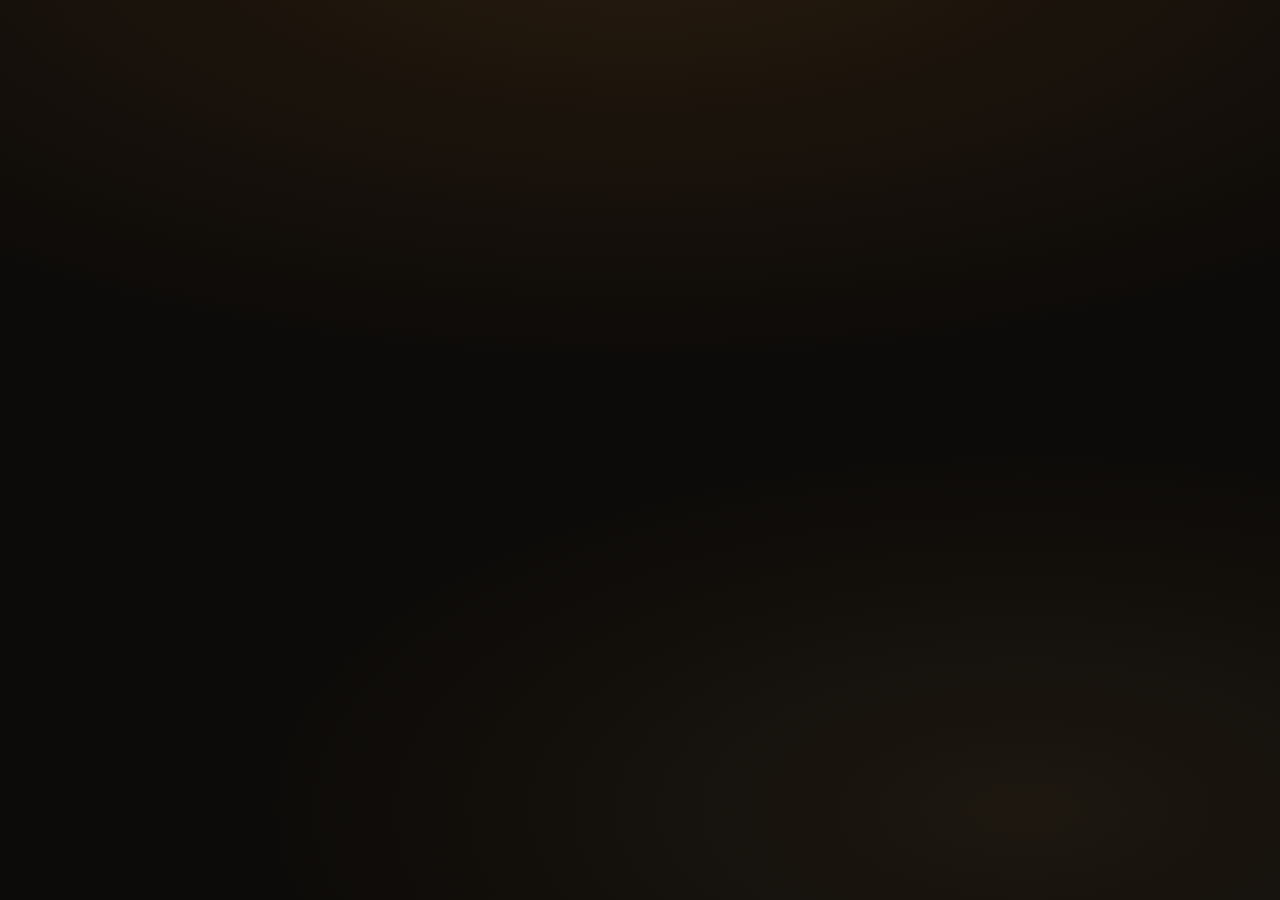
==== index.html @ c1e16537 "Deploy static site with updated assets" ====
<!DOCTYPE html>
<html lang="en">
  <head>
    <meta charset="UTF-8" />
    <meta name="viewport" content="width=device-width, initial-scale=1.0" />
    <title>Mira Lounge</title>
    <link rel="stylesheet" href="./assets/styles-D5E5Gz1o.css">
  </head>
  <body>
    <div id="root"></div>
    <script type="module" src="./assets/index-DoJven-j.js"></script>
  </body>
</html>
---- assets/styles-D5E5Gz1o.css ----
:root{--background:#0d0b09;--background-elev:#14110d;--foreground:#f1ead9;--muted:#8a8170;--obsidian:#07060a;--gold:#d4a857;--gold-soft:#e7c98a;--gold-deep:#b6862f;--amber-glow:#c87b2a;--border-gold:#d4a85738;--border-gold-strong:#d4a85773;--font-display:"Cormorant Garamond", "Playfair Display", Georgia, serif;--font-sans:"Inter", system-ui, -apple-system, "Segoe UI", Roboto, sans-serif;--gradient-gold:linear-gradient(135deg, #ecd28e 0%, #d4a857 50%, #a87a26 100%);--gradient-radial-amber:radial-gradient(ellipse at top, #c87b2a38, transparent 60%);--shadow-glow:0 0 40px -8px #d4a85780;--shadow-glow-strong:0 0 60px -8px #d4a857b3;--shadow-luxe:0 30px 80px -20px #000000d9}*,:before,:after{box-sizing:border-box}*{margin:0;padding:0}html{scroll-behavior:smooth;-webkit-text-size-adjust:100%}body{background-color:var(--background);color:var(--foreground);font-family:var(--font-sans);-webkit-font-smoothing:antialiased;-moz-osx-font-smoothing:grayscale;background-image:radial-gradient(80% 50% at 50% -10%,#c87b2a24,#0000),radial-gradient(60% 40% at 80% 90%,#d4a85714,#0000);background-attachment:fixed;font-weight:300;line-height:1.6;overflow-x:hidden}img,svg{max-width:100%;display:block}button{cursor:pointer;color:inherit;font:inherit;background:0 0;border:none}a{color:inherit;text-decoration:none}ul,ol{list-style:none}h1,h2,h3,h4,h5{font-family:var(--font-display);letter-spacing:-.01em;font-weight:400;line-height:1.15}.container{width:100%;max-width:1280px;margin:0 auto;padding:0 1.5rem}.text-gold{color:var(--gold)}.text-muted{color:var(--muted)}.italic{font-style:italic}.display{font-family:var(--font-display)}.tabular{font-variant-numeric:tabular-nums}.text-gradient-gold{background:var(--gradient-gold);color:#0000;-webkit-background-clip:text;background-clip:text}.eyebrow{letter-spacing:.5em;text-transform:uppercase;color:var(--gold);font-size:.7rem}.divider-ember{background:linear-gradient(90deg,transparent,var(--gold) 50%,transparent);opacity:.45;max-width:1280px;height:1px;margin:0 auto}.glass{-webkit-backdrop-filter:blur(20px)saturate(140%);background:linear-gradient(135deg,#ffffff0a,#ffffff03);border:1px solid #ffffff14}.glass-gold{-webkit-backdrop-filter:blur(24px)saturate(160%);border:1px solid var(--border-gold-strong);background:linear-gradient(135deg,#d4a85717,#c87b2a08)}.btn{letter-spacing:.25em;text-transform:uppercase;cursor:pointer;border:1px solid #0000;justify-content:center;align-items:center;padding:1rem 2.5rem;font-size:.75rem;transition:all .4s cubic-bezier(.22,1,.36,1);display:inline-flex}.btn-primary{background:var(--gold);color:var(--obsidian);border-color:var(--gold);box-shadow:var(--shadow-glow)}.btn-primary:hover{box-shadow:var(--shadow-glow-strong);transform:translateY(-1px)}.btn-outline{color:var(--gold);border-color:#d4a85773}.btn-outline:hover{border-color:var(--gold);background:#d4a85714}@keyframes float-up{0%{opacity:0;transform:translateY(40px)}to{opacity:1;transform:translateY(0)}}@keyframes smoke-drift{0%{opacity:0;transform:translate(0)scale(1)}20%{opacity:.55}to{opacity:0;transform:translate(40px,-220px)scale(2.2)}}@keyframes pulse-glow{0%,to{opacity:.4}50%{opacity:.85}}.float-up{animation:.9s cubic-bezier(.22,1,.36,1) both float-up}.navbar{z-index:50;padding:1.25rem 0;transition:all .5s;position:fixed;top:0;left:0;right:0}.navbar.scrolled{-webkit-backdrop-filter:blur(20px)saturate(160%);border-bottom:1px solid var(--border-gold);background:linear-gradient(135deg,#0d0b09d9,#0d0b09b3);padding:.75rem 0}.navbar-inner{justify-content:space-between;align-items:center;max-width:1280px;margin:0 auto;padding:0 1.5rem;display:flex}.brand{font-family:var(--font-display);letter-spacing:.25em;color:var(--gold);font-size:1.6rem}.brand-sub{letter-spacing:.4em;color:var(--muted);vertical-align:middle;margin-left:.4rem;font-size:.625rem}.nav-links{gap:2.5rem;display:none}.nav-link{letter-spacing:.15em;text-transform:uppercase;color:#f1ead9c7;font-size:.8rem;transition:color .3s;position:relative}.nav-link:after{content:"";background:var(--gold);width:0;height:1px;transition:width .4s;position:absolute;bottom:-.5rem;left:0}.nav-link:hover{color:var(--gold)}.nav-link:hover:after{width:100%}.nav-cta{letter-spacing:.2em;text-transform:uppercase;color:var(--gold);border:1px solid #d4a85773;padding:.55rem 1.25rem;font-size:.7rem;transition:all .3s;display:none}.nav-cta:hover{background:var(--gold);color:var(--obsidian)}.nav-burger{color:var(--gold);flex-direction:column;gap:6px;padding:.5rem;display:inline-flex}.nav-burger span{background:var(--gold);width:24px;height:1px;transition:transform .3s,opacity .3s;display:block}.nav-burger.open span:first-child{transform:translateY(7px)rotate(45deg)}.nav-burger.open span:nth-child(2){opacity:0}.nav-burger.open span:nth-child(3){transform:translateY(-7px)rotate(-45deg)}.nav-mobile{border-top:1px solid var(--border-gold);-webkit-backdrop-filter:blur(20px);backdrop-filter:blur(20px);background:#0d0b09f2;margin-top:.75rem}.nav-mobile ul{text-transform:uppercase;letter-spacing:.15em;flex-direction:column;gap:1rem;padding:1.5rem;font-size:.85rem;display:flex}.nav-mobile a{color:#f1ead9d9}.nav-mobile a:hover{color:var(--gold)}@media(min-width:768px){.nav-links{display:flex}.nav-cta{display:inline-flex}.nav-burger{display:none}.nav-mobile{display:none!important}}.hero{justify-content:center;align-items:center;min-height:100vh;display:flex;position:relative;overflow:hidden}.hero-bg{position:absolute;inset:0}.hero-bg img{object-fit:cover;width:100%;height:100%}.hero-bg:before{content:"";background:linear-gradient(#0d0b09b3,#0d0b098c,#0d0b09);position:absolute;inset:0}.hero-bg:after{content:"";background:var(--gradient-radial-amber);position:absolute;inset:0}.hero-smoke{pointer-events:none;position:absolute;inset:0;overflow:hidden}.hero-smoke span{filter:blur(40px);background:#d4a8571f;border-radius:50%;width:130px;height:130px;position:absolute;bottom:0}.hero-content{z-index:10;text-align:center;max-width:64rem;padding:0 1.5rem;position:relative}.hero-eyebrow{letter-spacing:.5em;color:var(--gold);text-transform:uppercase;align-items:center;gap:.75rem;margin-bottom:2rem;font-size:.7rem;display:inline-flex}.hero-eyebrow .line{background:#d4a85799;width:2.5rem;height:1px}.hero-title{font-family:var(--font-display);margin-bottom:1.5rem;font-size:clamp(2.75rem,7vw,6rem);line-height:1.05}.hero-title .accent{margin-top:.5rem;font-style:italic;display:block}.hero-sub{color:var(--muted);max-width:36rem;margin:0 auto 3rem;font-size:clamp(1rem,1.5vw,1.25rem);font-weight:300}.hero-actions{flex-wrap:wrap;justify-content:center;gap:1rem;display:flex}.hero-rating{color:#d4a857d9;justify-content:center;align-items:center;gap:.5rem;margin-top:5rem;font-size:.875rem;display:flex}.hero-rating em{color:var(--muted);font-style:normal}.section{padding:8rem 1.5rem;position:relative}.section-head{text-align:center;margin-bottom:4rem}.section-head h2{margin-top:1rem;font-size:clamp(2.5rem,5vw,3.75rem)}.about-grid{grid-template-columns:1fr;align-items:center;gap:4rem;max-width:1280px;margin:0 auto;display:grid}.about-media{position:relative}.about-media-main{aspect-ratio:4/5;position:relative;overflow:hidden}.about-media-main img{object-fit:cover;width:100%;height:100%}.about-media-main:after{content:"";pointer-events:none;position:absolute;inset:0;box-shadow:inset 0 0 0 1px #d4a8574d}.about-media-overlay{aspect-ratio:1;border:4px solid var(--background);width:66%;box-shadow:var(--shadow-luxe);position:absolute;bottom:-3rem;right:-1.5rem;overflow:hidden}.about-media-overlay img{object-fit:cover;width:100%;height:100%}.about-media-frame{border:1px solid #d4a85766;width:8rem;height:8rem;position:absolute;top:-1.5rem;left:-1.5rem}.about-body h2{margin:1rem 0 1.5rem;font-size:clamp(2.5rem,5vw,3.75rem);line-height:1.1}.about-body p{color:var(--muted);margin-bottom:2.5rem;font-size:1.1rem;line-height:1.7}.about-features{grid-template-columns:1fr;gap:1.5rem;display:grid}.feature{padding:1.5rem;transition:all .5s;position:relative}.feature:before{content:"";background:var(--gold);width:2.5rem;height:1px;margin-bottom:1rem;transition:width .4s;display:block}.feature:hover:before{width:4rem}.feature h3{margin-bottom:.5rem;font-size:1.25rem}.feature p{color:var(--muted);font-size:.875rem;line-height:1.6}@media(min-width:640px){.about-features{grid-template-columns:1fr 1fr}}@media(min-width:1024px){.about-grid{grid-template-columns:1fr 1fr;gap:5rem}.about-media-overlay{right:-3rem}.about-body{padding-left:2.5rem}}.menu-bg{pointer-events:none;background:var(--gradient-radial-amber);position:absolute;inset:0}.menu-inner{max-width:1280px;margin:0 auto;position:relative}.menu-tabs{flex-wrap:wrap;justify-content:center;gap:.5rem;margin-bottom:3rem;display:flex}.menu-tab{letter-spacing:.25em;text-transform:uppercase;color:#f1ead9b3;border:1px solid #d4a85733;padding:.75rem 1.5rem;font-size:.7rem;transition:all .3s}.menu-tab:hover{color:var(--gold);border-color:#d4a85780}.menu-tab.active{background:var(--gold);color:var(--obsidian);border-color:var(--gold);box-shadow:var(--shadow-glow)}.menu-tagline{text-align:center;font-family:var(--font-display);color:#d4a857d9;margin-bottom:2.5rem;font-size:1.5rem;font-style:italic}.menu-card{padding:2rem}.menu-group+.menu-group{margin-top:3rem}.menu-group-title{font-family:var(--font-display);color:var(--gold);align-items:center;gap:1rem;margin-bottom:1.5rem;font-size:1.875rem;display:flex}.menu-group-title .rule{background:#d4a85740;flex:1;height:1px}.menu-list{grid-template-columns:1fr;gap:.25rem 3rem;display:grid}.menu-item{border-bottom:1px solid #d4a8571a;align-items:baseline;gap:.75rem;padding:.6rem 0;display:flex}.menu-item .name{color:var(--foreground);transition:color .3s}.menu-item:hover .name{color:var(--gold)}.menu-item .size{color:var(--muted);font-size:.75rem}.menu-item .dots{border-bottom:1px dotted #d4a85740;flex:1;transform:translateY(-4px)}.menu-item .price{color:var(--gold);font-variant-numeric:tabular-nums;font-weight:500}.menu-note{color:var(--muted);text-align:center;margin-top:1.5rem;font-size:.875rem;font-style:italic}@media(min-width:768px){.menu-list{grid-template-columns:1fr 1fr}.menu-card{padding:3rem}}.contact-grid{grid-template-columns:1fr;gap:1.5rem;max-width:1280px;margin:0 auto;display:grid}.contact-hours{padding:2.5rem}.contact-hours h3{font-family:var(--font-display);color:var(--gold);align-items:center;gap:.75rem;margin-bottom:2rem;font-size:1.875rem;display:flex}.hours-list li{border-bottom:1px solid #d4a8571a;justify-content:space-between;align-items:center;padding:1rem 0;display:flex}.hours-list li:last-child{border-bottom:0}.hours-list .day{letter-spacing:.05em;color:#f1ead9d9}.hours-list .time{font-family:var(--font-display);color:var(--muted);font-variant-numeric:tabular-nums;font-size:1.25rem}.hours-list li.weekend .day,.hours-list li.weekend .time{color:var(--gold)}.contact-cards{flex-direction:column;gap:1.5rem;display:flex}.contact-card{padding:2rem;transition:all .5s;display:block}.contact-card:hover{border-color:var(--border-gold-strong)}.contact-card .icon{color:var(--gold);margin-bottom:.75rem}.contact-card h4{margin-bottom:.5rem;font-size:1.25rem;transition:color .3s}.contact-card:hover h4{color:var(--gold)}.contact-card p{color:var(--muted);font-size:.875rem;line-height:1.6}.map-wrap{border:1px solid var(--border-gold-strong);grid-column:1/-1;margin-top:1.5rem;position:relative;overflow:hidden}.map-wrap iframe{filter:grayscale(.4)contrast(1.05);border:0;width:100%;height:420px;display:block}.map-placeholder{text-align:center;background:linear-gradient(135deg,#d4a8570d,#0006);flex-direction:column;justify-content:center;align-items:center;gap:1.25rem;height:420px;padding:2rem;display:flex}.map-placeholder .icon{color:var(--gold);opacity:.7}.map-placeholder p{color:var(--muted);max-width:28rem}.map-placeholder button{margin-top:.5rem}@media(min-width:1024px){.contact-grid{grid-template-columns:2fr 1fr}.contact-hours{grid-row:1}}.footer{border-top:1px solid var(--border-gold);background:#07060a99;margin-top:5rem;position:relative}.footer-grid{grid-template-columns:1fr;gap:2.5rem;max-width:1280px;margin:0 auto;padding:4rem 1.5rem;display:grid}.footer-brand .name{font-family:var(--font-display);letter-spacing:.2em;color:var(--gold);font-size:1.875rem}.footer-brand .sub{letter-spacing:.5em;color:var(--muted);margin-top:.25rem;font-size:.625rem}.footer-brand p{color:var(--muted);max-width:28rem;margin-top:1.5rem;font-size:.875rem;line-height:1.7}.footer-col h4{letter-spacing:.3em;text-transform:uppercase;color:var(--gold);margin-bottom:1rem;font-size:.7rem}.footer-col ul{color:var(--muted);flex-direction:column;gap:.5rem;font-size:.875rem;display:flex}.footer-col a:hover{color:var(--gold)}.socials{gap:.75rem;display:flex}.socials a{width:2.5rem;height:2.5rem;color:var(--gold);border:1px solid #d4a85759;justify-content:center;align-items:center;transition:all .3s;display:inline-flex}.socials a:hover{background:var(--gold);color:var(--obsidian)}.footer-legal{border-top:1px solid #d4a8571f}.footer-legal-inner{max-width:1280px;color:var(--muted);flex-direction:column;justify-content:space-between;align-items:center;gap:1rem;margin:0 auto;padding:1.5rem;font-size:.75rem;display:flex}.footer-legal ul{gap:1.5rem;display:flex}.footer-legal a:hover{color:var(--gold)}@media(min-width:768px){.footer-grid{grid-template-columns:2fr 1fr 1fr}.footer-legal-inner{flex-direction:row}}.cookie-banner{z-index:60;width:calc(100% - 3rem);max-width:28rem;animation:.6s both float-up;position:fixed;bottom:1.5rem;left:50%;transform:translate(-50%)}.cookie-banner-inner{box-shadow:var(--shadow-luxe);padding:1.5rem}.cookie-banner h4{font-family:var(--font-display);color:var(--gold);margin-bottom:.5rem;font-size:1.25rem}.cookie-banner p{color:var(--muted);margin-bottom:1.25rem;font-size:.875rem}.cookie-banner .actions{gap:.75rem;display:flex}.cookie-banner button{letter-spacing:.2em;text-transform:uppercase;flex:1;padding:.65rem 1rem;font-size:.7rem;transition:all .3s}.cookie-accept{background:var(--gold);color:var(--obsidian);border:none}.cookie-accept:hover{box-shadow:var(--shadow-glow)}.cookie-decline{color:var(--gold);background:0 0;border:1px solid #d4a85766}.cookie-decline:hover{background:#d4a8571a}@media(min-width:768px){.cookie-banner{left:1.5rem;transform:none}}.legal-page{max-width:56rem;min-height:100vh;margin:0 auto;padding:10rem 1.5rem 6rem}.legal-page .back{letter-spacing:.25em;text-transform:uppercase;color:var(--gold);align-items:center;gap:.5rem;margin-bottom:2rem;font-size:.75rem;display:inline-flex}.legal-page .back:hover{color:var(--gold-soft)}.legal-page h1{margin-bottom:.5rem;font-size:clamp(2.5rem,5vw,3.5rem)}.legal-page h1 .accent{color:var(--gold);font-style:italic}.legal-page>.lead{color:var(--muted);margin-bottom:3rem}.legal-page h2{color:var(--gold);border-bottom:1px solid var(--border-gold);margin:2.5rem 0 1rem;padding-bottom:.5rem;font-size:1.5rem}.legal-page p,.legal-page li{color:#f1ead9d1;margin-bottom:1rem;line-height:1.75}.legal-page ul{padding-left:1.5rem;list-style:outside}.legal-page strong{color:var(--gold-soft);font-weight:500}.fallback{text-align:center;justify-content:center;align-items:center;min-height:100vh;padding:0 1rem;display:flex}.fallback h1{color:var(--gold);font-size:4rem}.fallback h2{margin-top:1rem;font-size:1.25rem}.fallback p{color:var(--muted);margin-top:.5rem;font-size:.875rem}.fallback .actions{flex-wrap:wrap;justify-content:center;gap:.5rem;margin-top:1.5rem;display:flex}
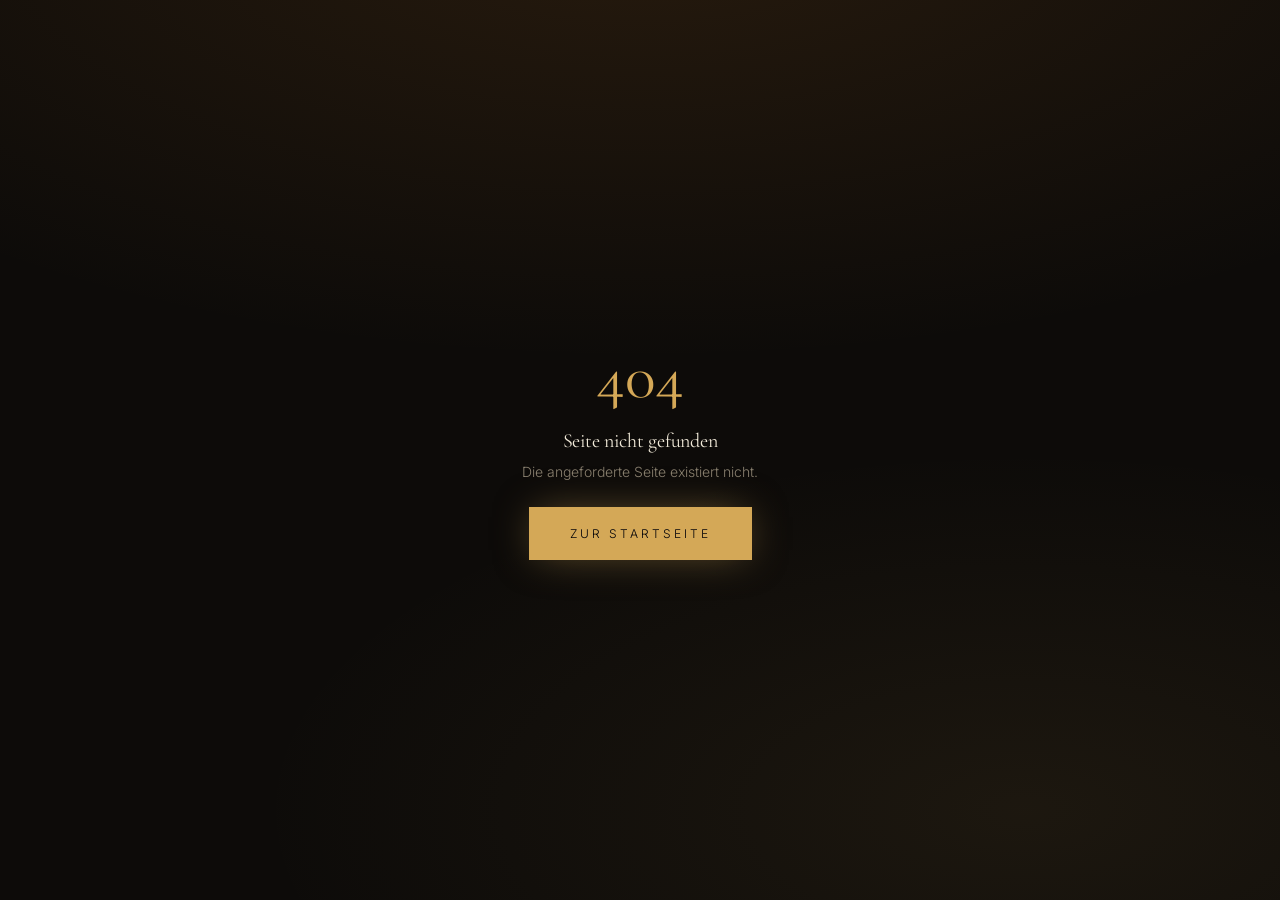
==== commit 16c81b62: "Fix stylesheet pathing and hydration shell structure" ====
--- a/index.html
+++ b/index.html
@@ -1,13 +1 @@
-<!DOCTYPE html>
-<html lang="en">
-  <head>
-    <meta charset="UTF-8" />
-    <meta name="viewport" content="width=device-width, initial-scale=1.0" />
-    <title>Mira Lounge</title>
-    <link rel="stylesheet" href="./assets/styles-D5E5Gz1o.css">
-  </head>
-  <body>
-    <div id="root"></div>
-    <script type="module" src="./assets/index-DoJven-j.js"></script>
-  </body>
-</html>+<!DOCTYPE html><html lang="en"><head><meta charSet="utf-8"/><meta name="viewport" content="width=device-width, initial-scale=1"/><link rel="stylesheet" href="./assets/styles-D5E5Gz1o.css" data-precedence="default"/><link rel="stylesheet" href="https://fonts.googleapis.com/css2?family=Cormorant+Garamond:ital,wght@0,300;0,400;0,500;1,400&amp;family=Inter:wght@300;400;500;600&amp;display=swap" data-precedence="default"/><title>MIRAÈ Hookah Lounge München · Premium Shisha Bar</title><meta name="author" content="Lovable"/><meta name="twitter:card" content="summary"/><meta name="twitter:site" content="@Lovable"/><meta name="description" content="Münchens exklusivste Shisha-Erfahrung. Premium Tabak, kuratierte Drinks, samtige Lounge-Atmosphäre. Friedrichshafener Str. 17, 81243 München."/><meta property="og:title" content="MIRAÈ Hookah Lounge · München"/><meta property="og:description" content="Münchens exklusivste Shisha-Erfahrung."/><meta property="og:type" content="website"/><link rel="modulepreload" href="./assets/index-zsO-rYgm.js"/><link rel="modulepreload" href="./assets/index-cp0bIfhi.js"/><link rel="modulepreload" href="./assets/Footer-BAMn1Iv7.js"/><link rel="preconnect" href="https://fonts.googleapis.com"/><link rel="preconnect" href="https://fonts.gstatic.com" crossorigin="anonymous"/></head><body><!--$--><!--$--><!--/$--><script>(function(a,f){let l;try{l=JSON.parse(sessionStorage.getItem(a)||"{}")}catch{return}const n=l?.[f||history.state?.__TSR_key];let c=!1;for(const t in n){const e=n[t],o=e?.scrollX,s=e?.scrollY;if(Number.isFinite(o)&&Number.isFinite(s)){if(t==="window")scrollTo(o,s),c=!0;else if(t)try{const r=document.querySelector(t);r&&(r.scrollLeft=o,r.scrollTop=s)}catch{}}}if(c)return;const i=location.hash.slice(1);if(i){const t=history.state?.__hashScrollIntoViewOptions??!0;if(t){const e=document.getElementById(i);e&&e.scrollIntoView(t)}return}scrollTo(0,0)})("tsr-scroll-restoration-v1_3");document.currentScript.remove()</script><!--/$--><script class="$tsr" id="$tsr-stream-barrier">(self.$R=self.$R||{})["tsr"]=[];self.$_TSR={h(){this.hydrated=!0,this.c()},e(){this.streamEnded=!0,this.c()},c(){this.hydrated&&this.streamEnded&&(delete self.$_TSR,delete self.$R.tsr)},p(e){this.initialized?e():this.buffer.push(e)},buffer:[]};$_TSR.router=($R=>$R[0]={manifest:$R[1]={routes:$R[2]={__root__:$R[3]={preloads:$R[4]=["./assets/index-zsO-rYgm.js"],scripts:$R[5]=[$R[6]={attrs:$R[7]={type:"module",async:!0,src:"./assets/index-zsO-rYgm.js"}}]}}},matches:$R[8]=[$R[9]={i:"__root__ ",u:1781367167876,s:"success",ssr:!0}],lastMatchId:"__root__ "})($R["tsr"]);$_TSR.e();document.currentScript.remove()</script><script type="module" async="" src="./assets/index-zsO-rYgm.js"></script></body></html>
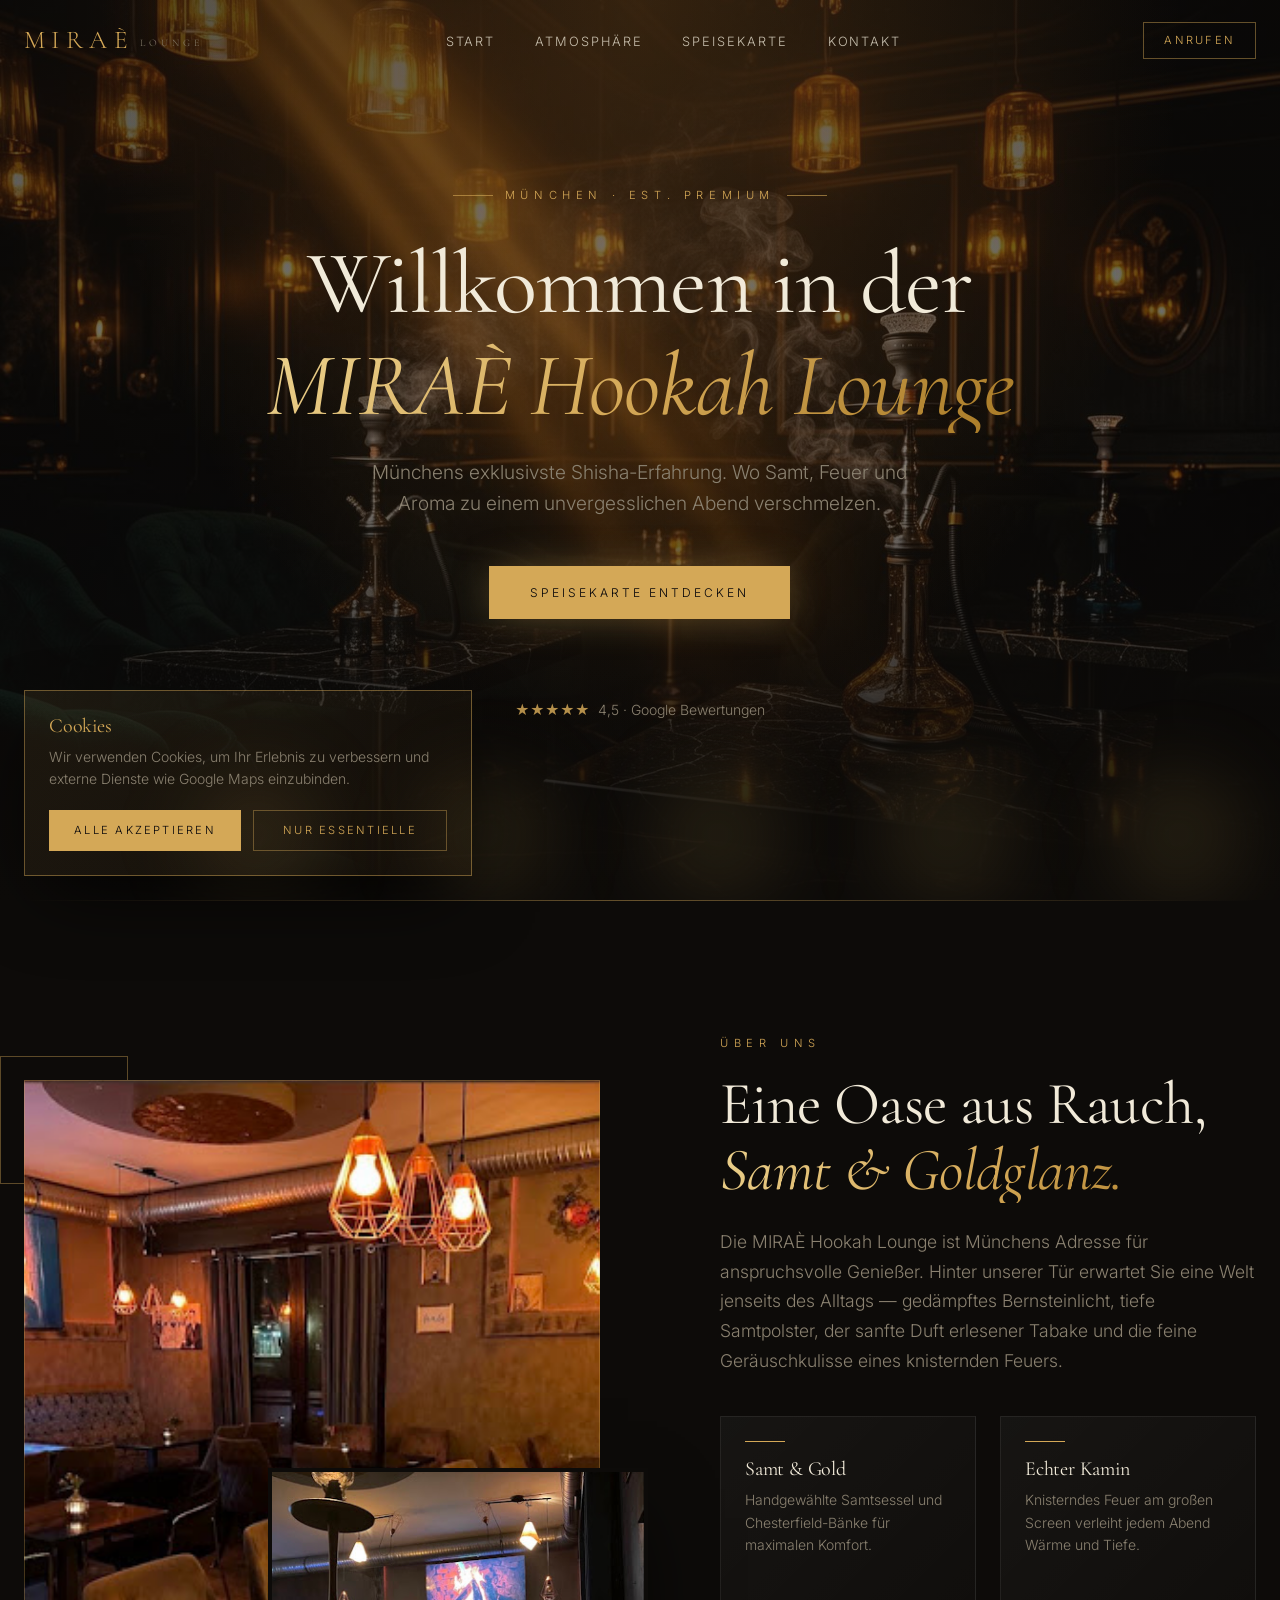
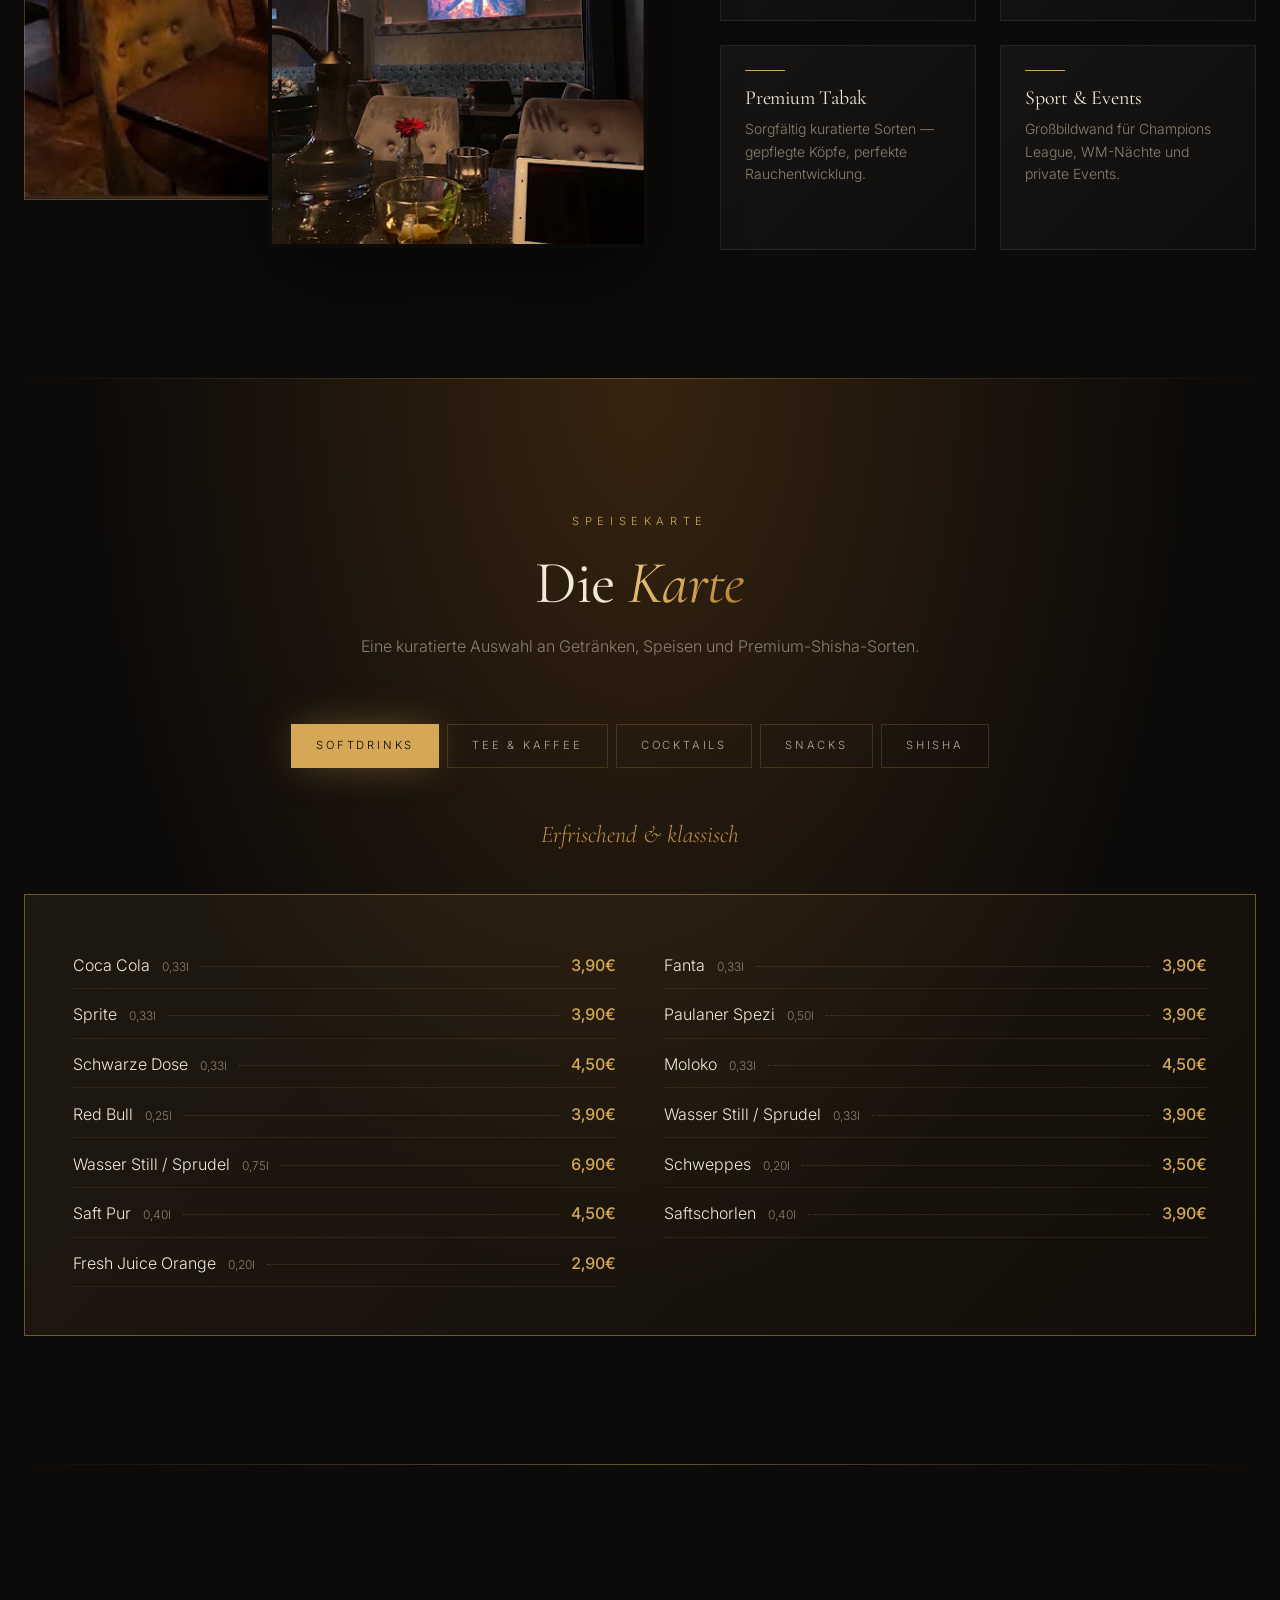
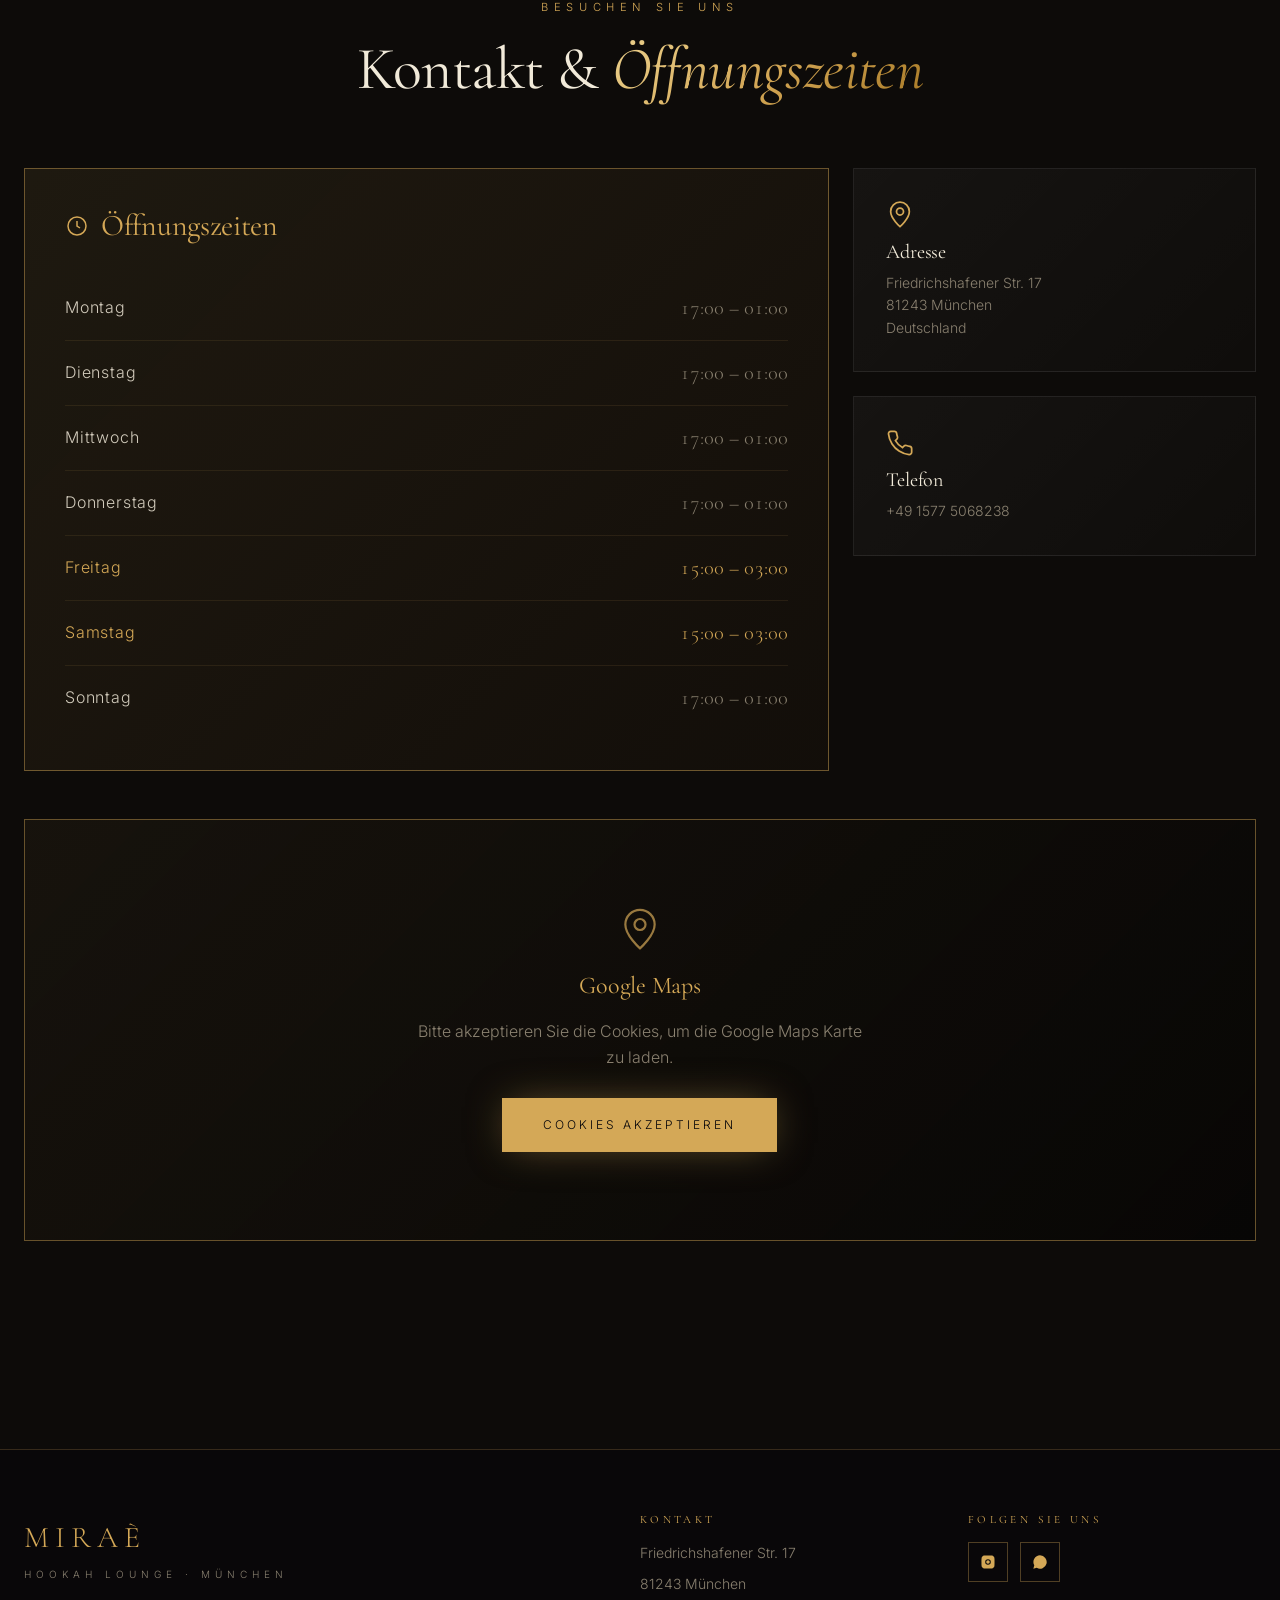
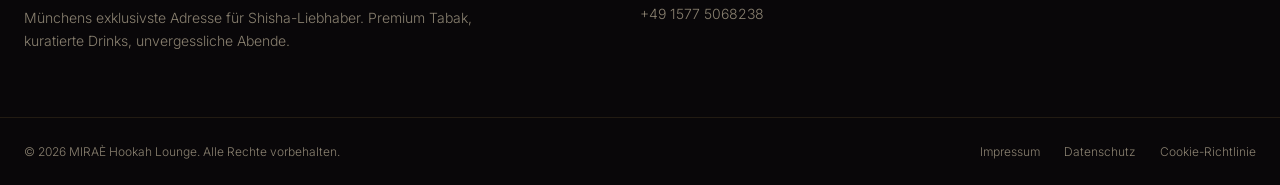
==== commit a782358c: "Add files via upload" ====
--- a/index.html
+++ b/index.html
@@ -1 +1 @@
-<!DOCTYPE html><html lang="en"><head><meta charSet="utf-8"/><meta name="viewport" content="width=device-width, initial-scale=1"/><link rel="stylesheet" href="./assets/styles-D5E5Gz1o.css" data-precedence="default"/><link rel="stylesheet" href="https://fonts.googleapis.com/css2?family=Cormorant+Garamond:ital,wght@0,300;0,400;0,500;1,400&amp;family=Inter:wght@300;400;500;600&amp;display=swap" data-precedence="default"/><title>MIRAÈ Hookah Lounge München · Premium Shisha Bar</title><meta name="author" content="Lovable"/><meta name="twitter:card" content="summary"/><meta name="twitter:site" content="@Lovable"/><meta name="description" content="Münchens exklusivste Shisha-Erfahrung. Premium Tabak, kuratierte Drinks, samtige Lounge-Atmosphäre. Friedrichshafener Str. 17, 81243 München."/><meta property="og:title" content="MIRAÈ Hookah Lounge · München"/><meta property="og:description" content="Münchens exklusivste Shisha-Erfahrung."/><meta property="og:type" content="website"/><link rel="modulepreload" href="./assets/index-zsO-rYgm.js"/><link rel="modulepreload" href="./assets/index-cp0bIfhi.js"/><link rel="modulepreload" href="./assets/Footer-BAMn1Iv7.js"/><link rel="preconnect" href="https://fonts.googleapis.com"/><link rel="preconnect" href="https://fonts.gstatic.com" crossorigin="anonymous"/></head><body><!--$--><!--$--><!--/$--><script>(function(a,f){let l;try{l=JSON.parse(sessionStorage.getItem(a)||"{}")}catch{return}const n=l?.[f||history.state?.__TSR_key];let c=!1;for(const t in n){const e=n[t],o=e?.scrollX,s=e?.scrollY;if(Number.isFinite(o)&&Number.isFinite(s)){if(t==="window")scrollTo(o,s),c=!0;else if(t)try{const r=document.querySelector(t);r&&(r.scrollLeft=o,r.scrollTop=s)}catch{}}}if(c)return;const i=location.hash.slice(1);if(i){const t=history.state?.__hashScrollIntoViewOptions??!0;if(t){const e=document.getElementById(i);e&&e.scrollIntoView(t)}return}scrollTo(0,0)})("tsr-scroll-restoration-v1_3");document.currentScript.remove()</script><!--/$--><script class="$tsr" id="$tsr-stream-barrier">(self.$R=self.$R||{})["tsr"]=[];self.$_TSR={h(){this.hydrated=!0,this.c()},e(){this.streamEnded=!0,this.c()},c(){this.hydrated&&this.streamEnded&&(delete self.$_TSR,delete self.$R.tsr)},p(e){this.initialized?e():this.buffer.push(e)},buffer:[]};$_TSR.router=($R=>$R[0]={manifest:$R[1]={routes:$R[2]={__root__:$R[3]={preloads:$R[4]=["./assets/index-zsO-rYgm.js"],scripts:$R[5]=[$R[6]={attrs:$R[7]={type:"module",async:!0,src:"./assets/index-zsO-rYgm.js"}}]}}},matches:$R[8]=[$R[9]={i:"__root__ ",u:1781367167876,s:"success",ssr:!0}],lastMatchId:"__root__ "})($R["tsr"]);$_TSR.e();document.currentScript.remove()</script><script type="module" async="" src="./assets/index-zsO-rYgm.js"></script></body></html>+<!DOCTYPE html><html lang="en"><head><meta charSet="utf-8"/><meta name="viewport" content="width=device-width, initial-scale=1"/><link rel="stylesheet" href="./assets/styles-D5E5Gz1o.css" data-precedence="default"/><link rel="stylesheet" href="https://fonts.googleapis.com/css2?family=Cormorant+Garamond:ital,wght@0,300;0,400;0,500;1,400&amp;family=Inter:wght@300;400;500;600&amp;display=swap" data-precedence="default"/><title>MIRAÈ Hookah Lounge München · Premium Shisha Bar</title><meta name="author" content="Lovable"/><meta name="twitter:card" content="summary"/><meta name="twitter:site" content="@Lovable"/><meta name="description" content="Münchens exklusivste Shisha-Erfahrung. Premium Tabak, kuratierte Drinks, samtige Lounge-Atmosphäre. Friedrichshafener Str. 17, 81243 München."/><meta property="og:title" content="MIRAÈ Hookah Lounge · München"/><meta property="og:description" content="Münchens exklusivste Shisha-Erfahrung."/><meta property="og:type" content="website"/><link rel="modulepreload" href="./assets/index-Y1RCukUy.js"/><link rel="modulepreload" href="./assets/index-CteySz5o.js"/><link rel="modulepreload" href="./assets/Footer-K3Ut1sYN.js"/><link rel="preconnect" href="https://fonts.googleapis.com"/><link rel="preconnect" href="https://fonts.gstatic.com" crossorigin="anonymous"/></head><body><!--$--><!--$--><!--/$--><script>(function(a,f){let l;try{l=JSON.parse(sessionStorage.getItem(a)||"{}")}catch{return}const n=l?.[f||history.state?.__TSR_key];let c=!1;for(const t in n){const e=n[t],o=e?.scrollX,s=e?.scrollY;if(Number.isFinite(o)&&Number.isFinite(s)){if(t==="window")scrollTo(o,s),c=!0;else if(t)try{const r=document.querySelector(t);r&&(r.scrollLeft=o,r.scrollTop=s)}catch{}}}if(c)return;const i=location.hash.slice(1);if(i){const t=history.state?.__hashScrollIntoViewOptions??!0;if(t){const e=document.getElementById(i);e&&e.scrollIntoView(t)}return}scrollTo(0,0)})("tsr-scroll-restoration-v1_3");document.currentScript.remove()</script><!--/$--><script class="$tsr" id="$tsr-stream-barrier">(self.$R=self.$R||{})["tsr"]=[];self.$_TSR={h(){this.hydrated=!0,this.c()},e(){this.streamEnded=!0,this.c()},c(){this.hydrated&&this.streamEnded&&(delete self.$_TSR,delete self.$R.tsr)},p(e){this.initialized?e():this.buffer.push(e)},buffer:[]};$_TSR.router=($R=>$R[0]={manifest:$R[1]={routes:$R[2]={__root__:$R[3]={preloads:$R[4]=["./assets/index-Y1RCukUy.js"],scripts:$R[5]=[$R[6]={attrs:$R[7]={type:"module",async:!0,src:"./assets/index-Y1RCukUy.js"}}]}}},matches:$R[8]=[$R[9]={i:"__root__ ",u:1781368204384,s:"success",ssr:!0}],lastMatchId:"__root__ "})($R["tsr"]);$_TSR.e();document.currentScript.remove()</script><script type="module" async="" src="./assets/index-Y1RCukUy.js"></script></body></html>
